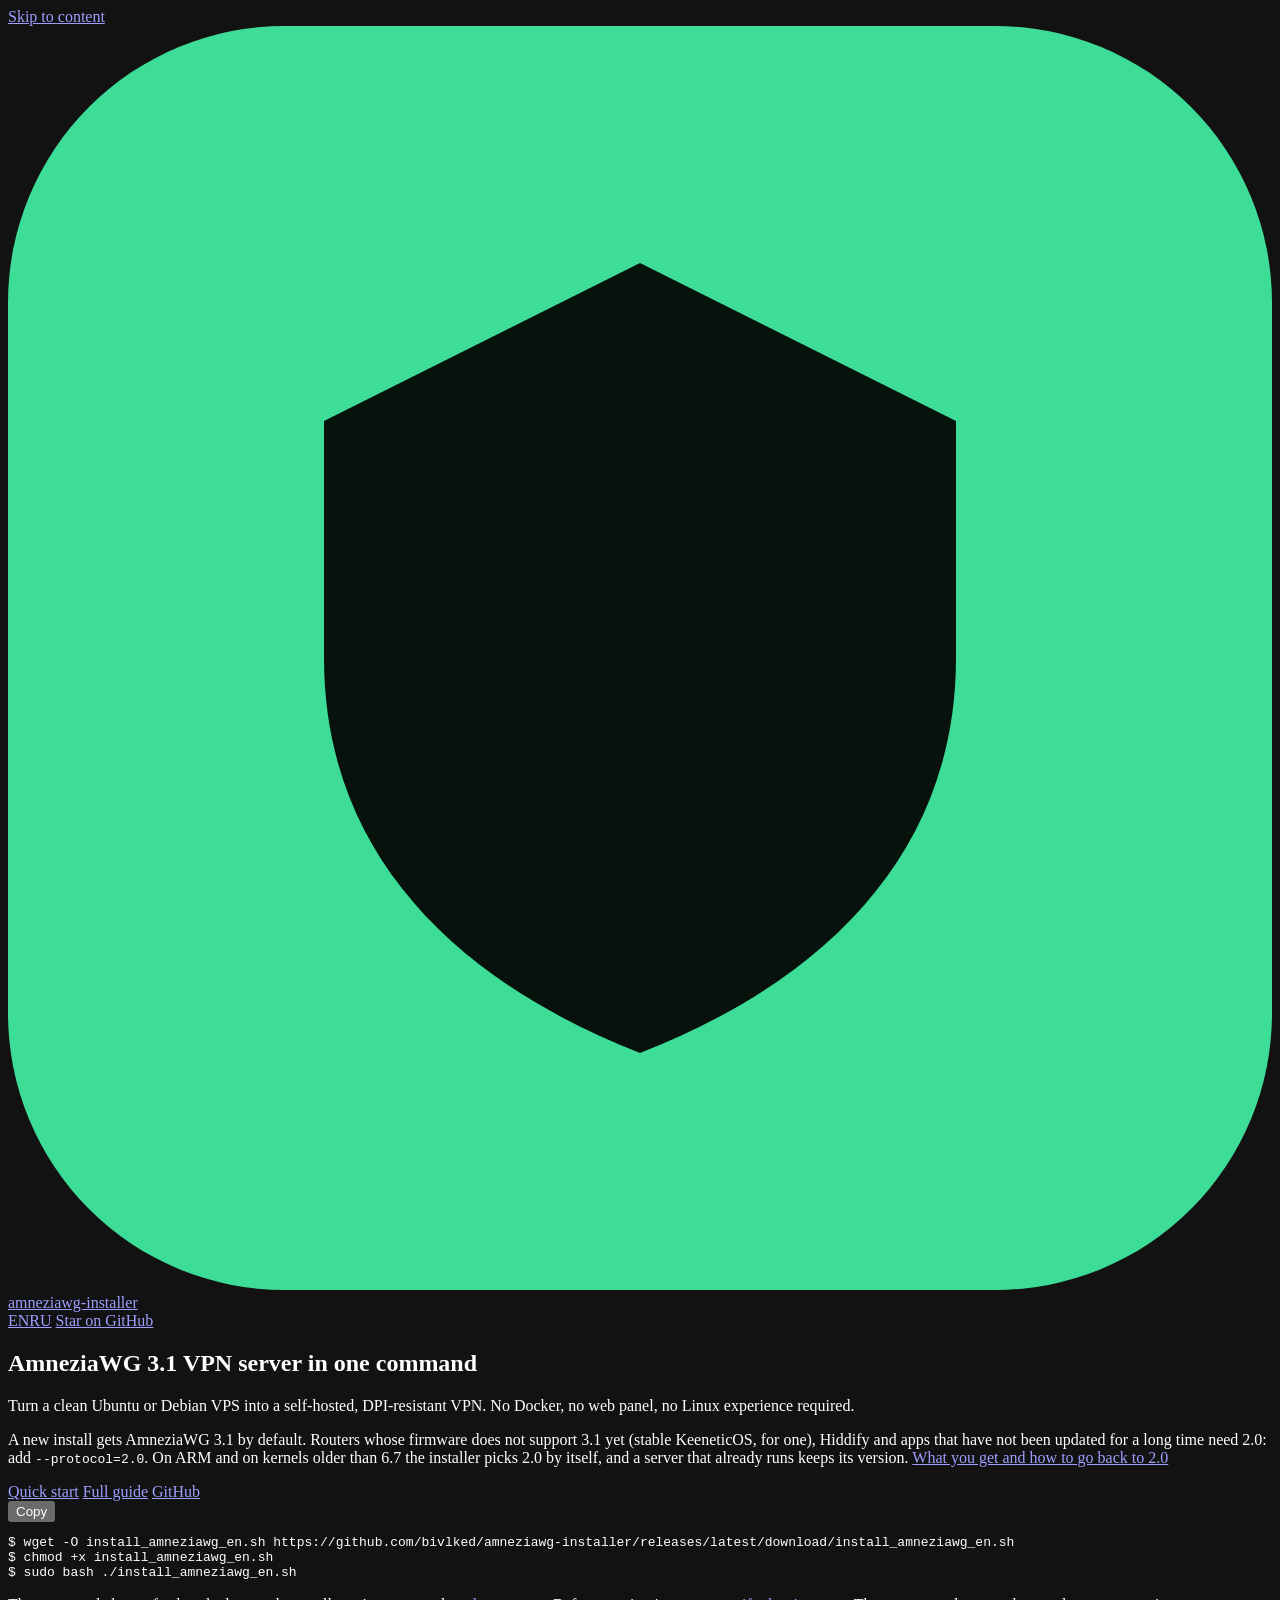
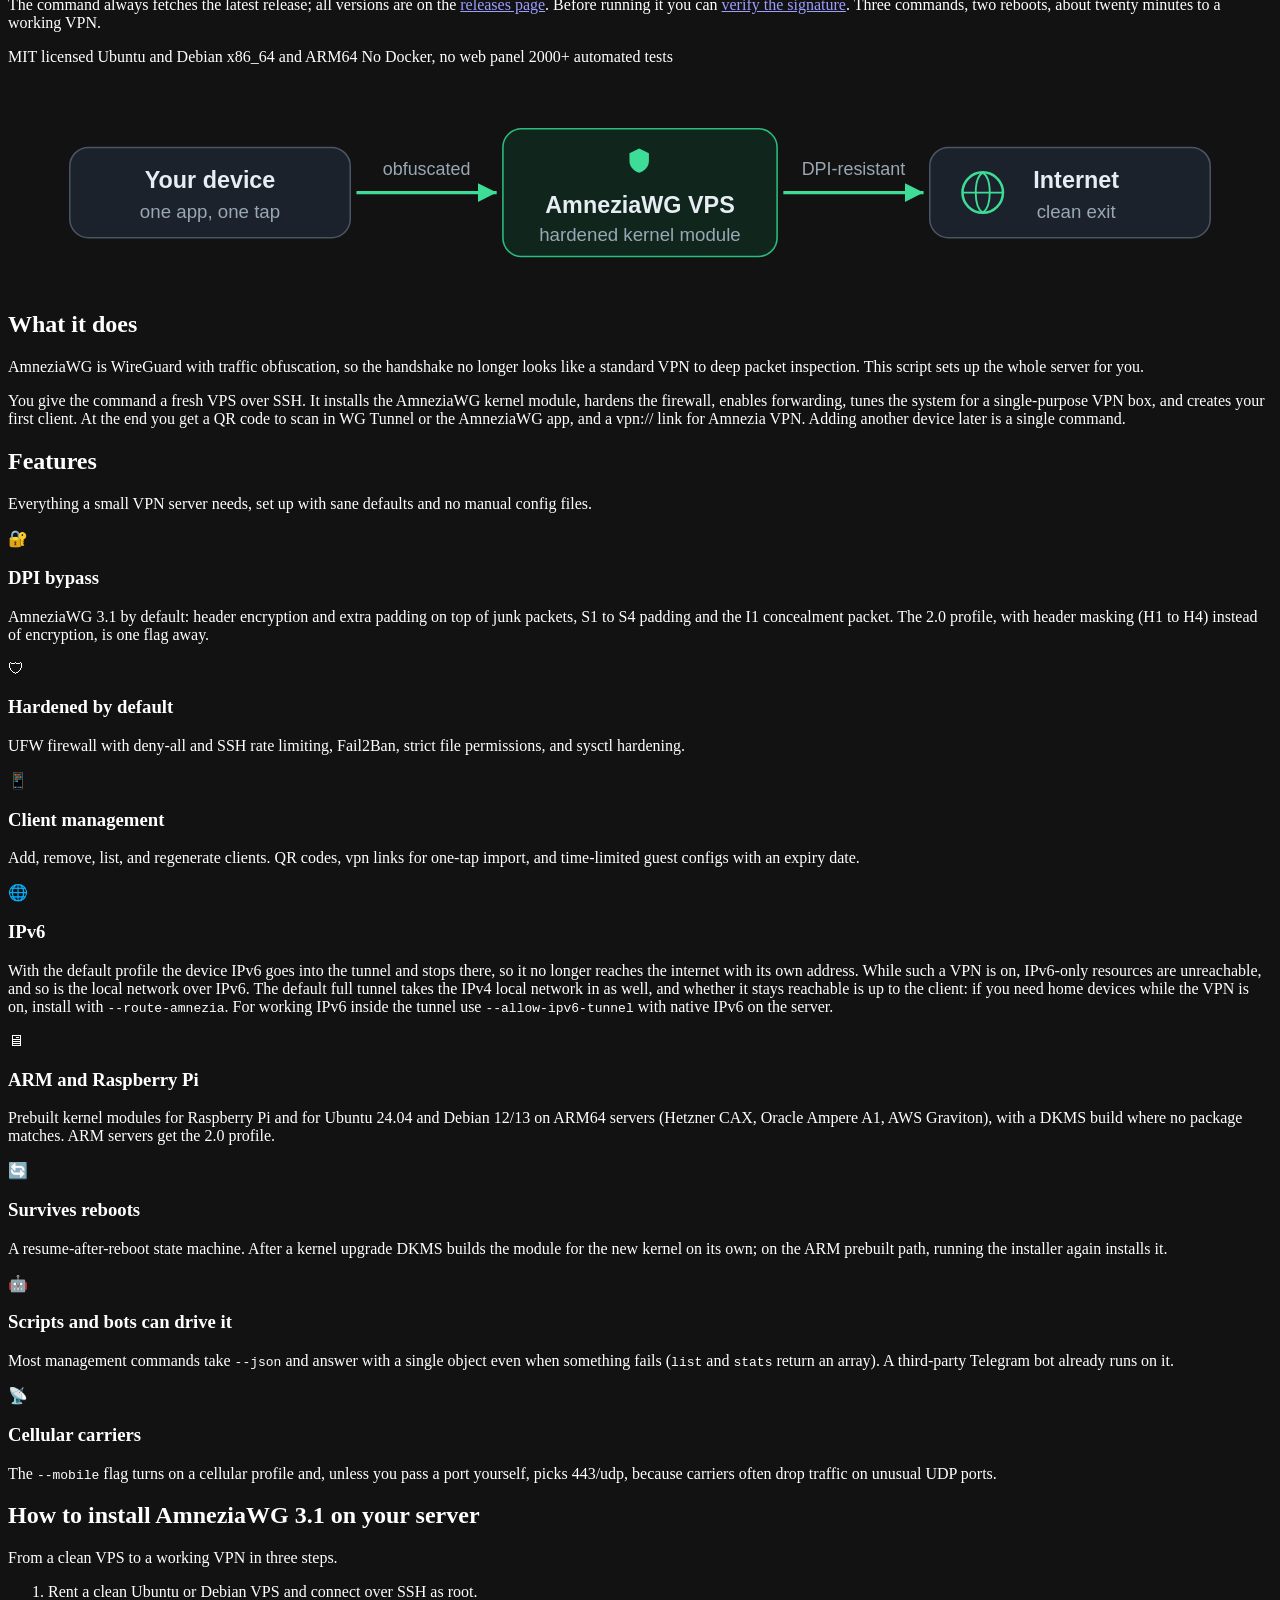
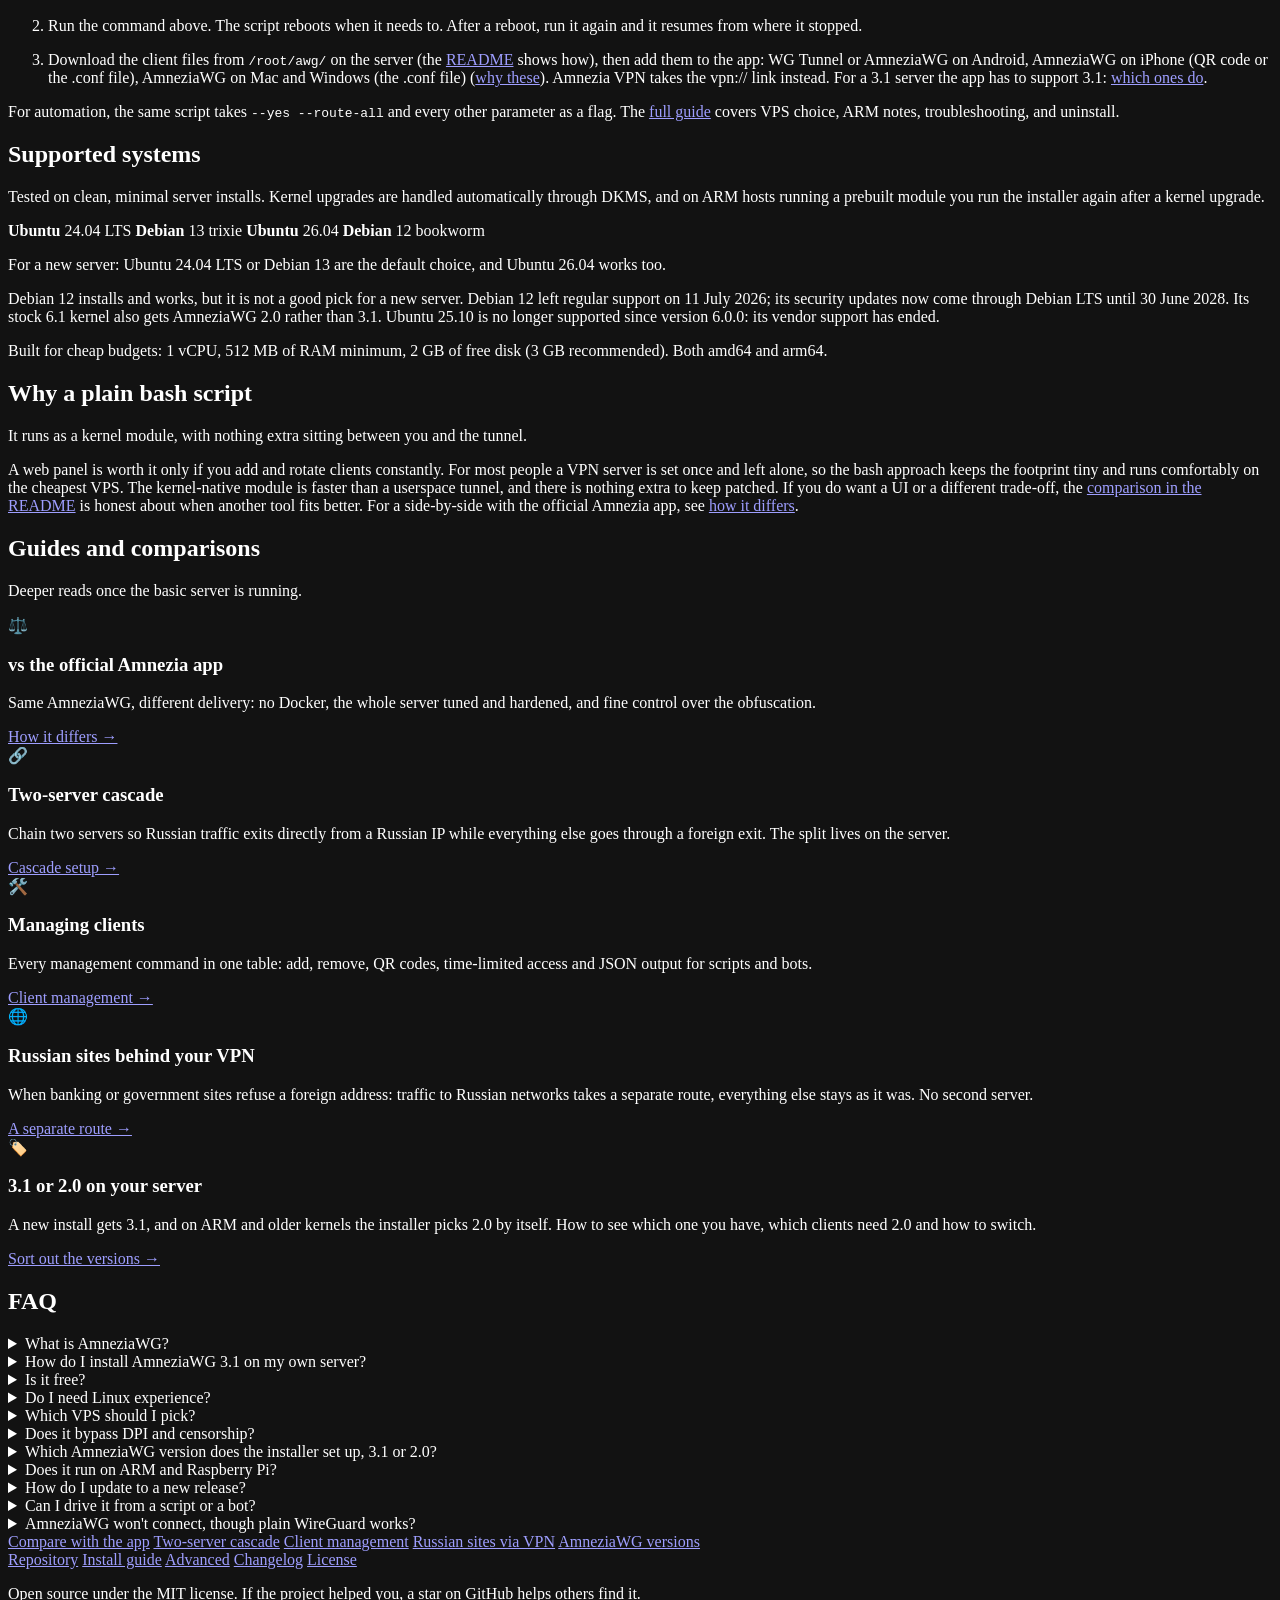
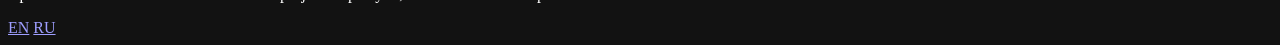
==== index.html @ 462ebe4e "Site: installer 6.3.6" ====
<!DOCTYPE html>
<html lang="en">
<head>
<meta charset="utf-8">
<meta name="viewport" content="width=device-width, initial-scale=1">
<title>AmneziaWG 3.1 VPN Installer for Ubuntu and Debian VPS</title>
<meta name="description" content="One command turns your own Ubuntu or Debian VPS into an AmneziaWG 3.1 VPN server, with 2.0 for older clients and routers. About twenty minutes, then a QR code for your phone. DPI bypass, hardened firewall, MIT licensed.">
<link rel="canonical" href="https://bivlked.github.io/amneziawg-installer/">
<link rel="alternate" hreflang="en" href="https://bivlked.github.io/amneziawg-installer/">
<link rel="alternate" hreflang="ru" href="https://bivlked.github.io/amneziawg-installer/ru/">
<link rel="alternate" hreflang="x-default" href="https://bivlked.github.io/amneziawg-installer/">
<meta property="og:type" content="website">
<meta property="og:title" content="AmneziaWG 3.1 VPN Installer for Ubuntu and Debian VPS">
<meta property="og:description" content="One command turns a clean Ubuntu or Debian VPS into a DPI-resistant AmneziaWG 3.1 VPN server. Open source, MIT licensed.">
<meta property="og:url" content="https://bivlked.github.io/amneziawg-installer/">
<meta property="og:site_name" content="amneziawg-installer">
<meta property="og:image" content="https://bivlked.github.io/amneziawg-installer/assets/og.png">
<meta property="og:image:width" content="1200">
<meta property="og:image:height" content="630">
<meta property="og:image:alt" content="amneziawg-installer - AmneziaWG 3.1 VPN server in one command">
<meta property="og:locale" content="en_US">
<meta property="og:locale:alternate" content="ru_RU">
<meta name="twitter:card" content="summary_large_image">
<meta name="twitter:image" content="https://bivlked.github.io/amneziawg-installer/assets/og.png">
<meta name="twitter:title" content="AmneziaWG 3.1 VPN Installer for Ubuntu and Debian VPS">
<meta name="twitter:description" content="One command turns a clean Ubuntu or Debian VPS into a DPI-resistant AmneziaWG 3.1 VPN server. Open source, MIT licensed.">
<meta name="google-site-verification" content="3E6FtjgNbCI2T4Ho99Hl--kZt4UFRLLwphMFXHerhmE">
<meta name="theme-color" content="#0e1116">
<meta name="color-scheme" content="dark">
<link rel="icon" href="assets/favicon.svg" type="image/svg+xml">
<link rel="apple-touch-icon" href="assets/apple-touch-icon.png">
<link rel="stylesheet" href="assets/style.css">
<script type="application/ld+json">
{
  "@context": "https://schema.org",
  "@type": "SoftwareApplication",
  "name": "amneziawg-installer",
  "description": "One-command installer and management toolkit for a self-hosted AmneziaWG 3.1 VPN on Ubuntu and Debian servers, with AmneziaWG 2.0 for older clients and routers.",
  "applicationCategory": "SecurityApplication",
  "operatingSystem": "Ubuntu 24.04, Ubuntu 26.04, Debian 12, Debian 13",
  "softwareVersion": "6.3.6",
  "license": "https://opensource.org/licenses/MIT",
  "codeRepository": "https://github.com/bivlked/amneziawg-installer",
  "url": "https://bivlked.github.io/amneziawg-installer/",
  "installUrl": "https://github.com/bivlked/amneziawg-installer/releases/latest",
  "processorRequirements": "1 vCPU, amd64 or arm64",
  "memoryRequirements": "512 MB",
  "storageRequirements": "2 GB free, 3 GB recommended",
  "featureList": [
    "One-command install on a clean Ubuntu or Debian VPS",
    "AmneziaWG 3.1 by default: header encryption and extra padding on top of junk packets, S1-S4 padding and the I1 concealment packet",
    "AmneziaWG 2.0 with --protocol=2.0, and automatically on ARM and older kernels",
    "UFW firewall, Fail2Ban, sysctl hardening and SSH rate limiting by default",
    "Client management: add, remove, list, regenerate, QR codes, vpn:// links, expiring guest configs",
    "JSON output for most management commands, for scripts and bots",
    "Prebuilt ARM64 kernel modules for Raspberry Pi, Ubuntu 24.04 and Debian 12/13, with a DKMS build as fallback",
    "Resume after reboot, and the module restored after a kernel upgrade: automatically through DKMS, or by running the installer again on the ARM prebuilt path"
  ],
  "sameAs": ["https://github.com/bivlked/amneziawg-installer"],
  "offers": { "@type": "Offer", "price": "0", "priceCurrency": "USD" },
  "author": { "@type": "Person", "name": "bivlked" }
}
</script>
<script type="application/ld+json">
{
  "@context": "https://schema.org",
  "@type": "WebSite",
  "name": "amneziawg-installer",
  "url": "https://bivlked.github.io/amneziawg-installer/",
  "inLanguage": "en",
  "publisher": { "@type": "Organization", "name": "amneziawg-installer", "logo": { "@type": "ImageObject", "url": "https://bivlked.github.io/amneziawg-installer/assets/apple-touch-icon.png" } }
}
</script>
<script type="application/ld+json">
{
  "@context": "https://schema.org",
  "@type": "FAQPage",
  "mainEntity": [
    { "@type": "Question", "name": "What is AmneziaWG?", "acceptedAnswer": { "@type": "Answer", "text": "A WireGuard fork from the Amnezia team. Plain WireGuard is recognisable from its very first packet, because that packet carries a fixed signature. AmneziaWG removes it: it sends separate junk packets, pads the protocol messages, replaces the fixed identifiers with values drawn from configurable ranges, and can hide the handshake behind an I1 concealment packet. That makes the connection harder to fingerprint, but it is no guarantee against every operator. The installer sets such a server up as a kernel module, so the throughput cost stays minimal." } },
    { "@type": "Question", "name": "How do I install AmneziaWG 3.1 on my own server?", "acceptedAnswer": { "@type": "Answer", "text": "You can install AmneziaWG 3.1 on your own server with two commands from amneziawg-installer: take a clean x86_64 VPS with Ubuntu 24.04, 26.04 or Debian 13 and run it as root. Download the script from the latest release with wget -O install_amneziawg_en.sh https://github.com/bivlked/amneziawg-installer/releases/latest/download/install_amneziawg_en.sh and run it with sudo bash ./install_amneziawg_en.sh. Expect two reboots: answer y when it asks \"Reboot now?\", then log in again and repeat the second command. The 3.1 profile is the default and runs as a kernel module, without Docker; on ARM and on stock Debian 12 the installer picks 2.0 by itself. The other route is the official Amnezia VPN app: it connects to the server over SSH and deploys AmneziaWG in Docker, and you manage clients from the app. The comparison page explains how the two differ." } },
    { "@type": "Question", "name": "Is it free?", "acceptedAnswer": { "@type": "Answer", "text": "Yes, the installer is free and open source under the MIT license. You only pay for the VPS, which starts around 3 to 5 dollars a month." } },
    { "@type": "Question", "name": "Do I need Linux experience?", "acceptedAnswer": { "@type": "Answer", "text": "No, you do not need Linux experience: you copy one command into an SSH session on a clean VPS. The script handles the kernel module, firewall and forwarding and creates two clients. Their configs and QR codes are saved in /root/awg/ on the server, and the README shows how to get them onto your phone." } },
    { "@type": "Question", "name": "Which VPS should I pick?", "acceptedAnswer": { "@type": "Answer", "text": "A clean Ubuntu or Debian VPS with 1 vCPU and at least 512 MB of RAM. It is meant for a dedicated VPS, not a home router or shared hosting. Check separately whether your host gives you an emergency console and whether it actually works: that is the simplest way back in if SSH stops answering, either after a reboot or because of a firewall rule. If there is none, recovery takes much longer: provider support, a snapshot rollback, or a reinstall. And if your SSH listens on a non-standard port, pass it at install time with --ssh-port=PORT. The installer does detect the port on its own, but an unattended --yes install skips the confirmation, so there is nobody left to double-check it." } },
    { "@type": "Question", "name": "Does it bypass DPI and censorship?", "acceptedAnswer": { "@type": "Answer", "text": "AmneziaWG adds obfuscation on top of WireGuard to resist the deep packet inspection used in Russia, Iran, China, and on school or corporate networks. A new install gets the 3.1 profile, which also encrypts the packet headers. No method is guaranteed against every operator, but the protocol gives you the obfuscation settings that get through today." } },
    { "@type": "Question", "name": "Which AmneziaWG version does the installer set up, 3.1 or 2.0?", "acceptedAnswer": { "@type": "Answer", "text": "The installer sets up AmneziaWG 3.1 unless your server or your clients need 2.0. A new install gets the 3.1 profile on x86_64 with kernel 6.7 or newer: header encryption (HeaderProtectionKey) and extra padding on top of the 2.0 obfuscation. On a kernel older than 6.7 (a stock Debian 12) and on ARM it picks 2.0 by itself and says why in the final report. Clients without 3.1 support, such as routers on stable KeeneticOS, Hiddify and apps that have not been updated for a long time, need a server installed with --protocol=2.0. A server that already runs keeps its version after updates. Switching normally means --uninstall, a new install and new profiles for every client; restoring a backup made on the other generation also changes it, with a warning first." } },
    { "@type": "Question", "name": "Does it run on ARM and Raspberry Pi?", "acceptedAnswer": { "@type": "Answer", "text": "Yes. Prebuilt kernel modules exist for Raspberry Pi and for Ubuntu 24.04 and Debian 12/13 on ARM64 servers such as Hetzner CAX, Oracle Ampere A1 and AWS Graviton; where no package matches your kernel, the installer builds the module through DKMS. The same command picks the right path. ARM servers get the AmneziaWG 2.0 profile for now: the third version has not been measured there." } },
    { "@type": "Question", "name": "How do I update to a new release?", "acceptedAnswer": { "@type": "Answer", "text": "Download the new release script on the same server and run it with the --force flag. Server keys, clients, and obfuscation settings survive the reinstall, and so does the protocol version: a 2.0 server stays on 2.0. After a kernel update DKMS builds the module for the new kernel on its own. On the ARM prebuilt path, running the installer again installs the module for the current kernel." } },
    { "@type": "Question", "name": "Can I drive it from a script or a bot?", "acceptedAnswer": { "@type": "Answer", "text": "Yes, most management commands take --json and answer with a single JSON object even when the command failed, so the reply is always parseable. The exceptions: list and stats return an array, and show and diagnose do not take the flag. New fields show up over time; existing ones do not get renamed. For unattended runs there is --yes, and with AWG_STRICT_CONFIRM=1 a command like removing a client refuses to run when --yes is missing instead of quietly agreeing. A third-party Telegram bot, awgram, already runs on this interface." } },
    { "@type": "Question", "name": "AmneziaWG won't connect, though plain WireGuard works?", "acceptedAnswer": { "@type": "Answer", "text": "Almost always an obfuscation or version mismatch, not the network. If plain WireGuard comes up on the same server but AmneziaWG does not, compare the [Interface] parameters on the server and the client. S1-S4 must match: the receiver strips that padding, so a mismatch means the packet is dropped and the handshake never completes. H1-H4 must be compatible: the receiver checks that the value it gets falls inside its own range, so keeping them identical is the simplest choice. In 2.0 they are ranges; in the 3.1 profile they are 1 to 4. A 3.1 server also needs the same HeaderProtectionKey on every client: without it, or with a different key, there is no handshake and often no error either. Jc/Jmin/Jmax, the I1-I5 concealment packets and ContentPaddingAddition do NOT have to match: the other side discards decoy packets, and a node without I1 simply never sends them. Case does matter for I1-I5: uppercase only. Check the versions too: an app without 3.1 support cannot connect to a 3.1 server, and older amneziawg-tools builds cannot speak 2.0. Full walkthrough in the detailed troubleshooting guide." } }
  ]
}
</script>
</head>
<body>
<a class="skip-link" href="#main">Skip to content</a>

<header class="site-header">
  <div class="wrap">
    <a class="brand" href="/amneziawg-installer/">
      <svg class="logo" viewBox="0 0 32 32" aria-hidden="true"><rect width="32" height="32" rx="7" fill="#3ddc97"/><path d="M16 6l8 4v6c0 5-3.4 8.2-8 10-4.6-1.8-8-5-8-10v-6l8-4z" fill="#07120c"/></svg>
      amneziawg-installer
    </a>
    <nav class="nav-right" aria-label="Site navigation">
      <span class="lang-switch"><a class="active" aria-current="page" aria-label="English" href="/amneziawg-installer/">EN</a><a aria-label="Русский" href="/amneziawg-installer/ru/">RU</a></span>
      <a class="btn btn-sm" href="https://github.com/bivlked/amneziawg-installer">Star on GitHub</a>
    </nav>
  </div>
</header>

<main id="main">

<section class="hero">
  <div class="wrap">
    <h1>AmneziaWG 3.1 VPN server in one command</h1>
    <p class="lede">Turn a clean Ubuntu or Debian VPS into a self-hosted, DPI-resistant VPN. No Docker, no web panel, no Linux experience required.</p>
    <p class="inline-note">A new install gets AmneziaWG 3.1 by default. Routers whose firmware does not support 3.1 yet (stable KeeneticOS, for one), Hiddify and apps that have not been updated for a long time need 2.0: add <code>--protocol=2.0</code>. On ARM and on kernels older than 6.7 the installer picks 2.0 by itself, and a server that already runs keeps its version. <a href="/amneziawg-installer/awg3/">What you get and how to go back to 2.0</a></p>
    <div class="cta-row">
      <a class="btn btn-primary" href="#quick-start">Quick start</a>
      <a class="btn" href="https://github.com/bivlked/amneziawg-installer/blob/main/INSTALL_VPS.md">Full guide</a>
      <a class="btn" href="https://github.com/bivlked/amneziawg-installer">GitHub</a>
    </div>
    <div class="cmd">
      <button class="copy-btn" type="button" aria-label="Copy install command" data-copy="wget -O install_amneziawg_en.sh https://github.com/bivlked/amneziawg-installer/releases/latest/download/install_amneziawg_en.sh&#10;chmod +x install_amneziawg_en.sh&#10;sudo bash ./install_amneziawg_en.sh">Copy</button>
      <pre><span class="prompt">$ </span>wget -O install_amneziawg_en.sh https://github.com/bivlked/amneziawg-installer/releases/latest/download/install_amneziawg_en.sh
<span class="prompt">$ </span>chmod +x install_amneziawg_en.sh
<span class="prompt">$ </span>sudo bash ./install_amneziawg_en.sh</pre>
    </div>
    <p class="sr-only" role="status" aria-live="polite" data-copy-status></p>
    <p class="inline-note">The command always fetches the latest release; all versions are on the <a href="https://github.com/bivlked/amneziawg-installer/releases">releases page</a>. Before running it you can <a href="https://github.com/bivlked/amneziawg-installer/blob/main/README.en.md#verifying-a-release">verify the signature</a>. Three commands, two reboots, about twenty minutes to a working VPN.</p>
    <div class="trust">
      <span>MIT licensed</span>
      <span>Ubuntu and Debian</span>
      <span>x86_64 and ARM64</span>
      <span>No Docker, no web panel</span>
      <span>2000+ automated tests</span>
    </div>
    <figure class="hero-art" aria-hidden="true">
      <svg viewBox="0 0 760 132" xmlns="http://www.w3.org/2000/svg" font-family="-apple-system, BlinkMacSystemFont, 'Segoe UI', Roboto, sans-serif">
        <defs><marker id="ar" markerWidth="9" markerHeight="9" refX="6" refY="3" orient="auto"><path d="M0 0l6 3-6 3z" fill="#3ddc97"/></marker></defs>
        <rect x="14" y="42" width="180" height="58" rx="12" fill="#1b222c" stroke="#4a5563"/>
        <text x="104" y="68" text-anchor="middle" font-size="15" font-weight="600" fill="#e6edf3">Your device</text>
        <text x="104" y="87" text-anchor="middle" font-size="12" fill="#9aa7b4">one app, one tap</text>
        <line x1="198" y1="71" x2="288" y2="71" stroke="#3ddc97" stroke-width="2" marker-end="url(#ar)"/>
        <text x="243" y="60" text-anchor="middle" font-size="11.5" fill="#9aa7b4">obfuscated</text>
        <rect x="292" y="30" width="176" height="82" rx="12" fill="#10261c" stroke="#2bbd80"/>
        <g transform="translate(367 38) scale(0.78)"><path d="M16 6l8 4v6c0 5-3.4 8.2-8 10-4.6-1.8-8-5-8-10v-6l8-4z" fill="#3ddc97"/></g>
        <text x="380" y="84" text-anchor="middle" font-size="15" font-weight="600" fill="#e6edf3">AmneziaWG VPS</text>
        <text x="380" y="102" text-anchor="middle" font-size="12" fill="#9aa7b4">hardened kernel module</text>
        <line x1="472" y1="71" x2="562" y2="71" stroke="#3ddc97" stroke-width="2" marker-end="url(#ar)"/>
        <text x="517" y="60" text-anchor="middle" font-size="11.5" fill="#9aa7b4">DPI-resistant</text>
        <rect x="566" y="42" width="180" height="58" rx="12" fill="#1b222c" stroke="#4a5563"/>
        <circle cx="600" cy="71" r="13" fill="none" stroke="#3ddc97" stroke-width="1.6"/>
        <path d="M587 71h26M600 58c6 4 6 22 0 26M600 58c-6 4-6 22 0 26" fill="none" stroke="#3ddc97" stroke-width="1.2"/>
        <text x="660" y="68" text-anchor="middle" font-size="15" font-weight="600" fill="#e6edf3">Internet</text>
        <text x="660" y="87" text-anchor="middle" font-size="12" fill="#9aa7b4">clean exit</text>
      </svg>
    </figure>
  </div>
</section>

<section id="what">
  <div class="wrap">
    <h2>What it does</h2>
    <p class="sub">AmneziaWG is WireGuard with traffic obfuscation, so the handshake no longer looks like a standard VPN to deep packet inspection. This script sets up the whole server for you.</p>
    <p>You give the command a fresh VPS over SSH. It installs the AmneziaWG kernel module, hardens the firewall, enables forwarding, tunes the system for a single-purpose VPN box, and creates your first client. At the end you get a QR code to scan in WG Tunnel or the AmneziaWG app, and a vpn:// link for Amnezia VPN. Adding another device later is a single command.</p>
  </div>
</section>

<section id="features">
  <div class="wrap">
    <h2>Features</h2>
    <p class="sub">Everything a small VPN server needs, set up with sane defaults and no manual config files.</p>
    <div class="grid">
      <div class="card"><div class="ico" aria-hidden="true">&#128272;</div><h3>DPI bypass</h3><p>AmneziaWG 3.1 by default: header encryption and extra padding on top of junk packets, S1 to S4 padding and the I1 concealment packet. The 2.0 profile, with header masking (H1 to H4) instead of encryption, is one flag away.</p></div>
      <div class="card"><div class="ico" aria-hidden="true">&#128737;</div><h3>Hardened by default</h3><p>UFW firewall with deny-all and SSH rate limiting, Fail2Ban, strict file permissions, and sysctl hardening.</p></div>
      <div class="card"><div class="ico" aria-hidden="true">&#128241;</div><h3>Client management</h3><p>Add, remove, list, and regenerate clients. QR codes, vpn links for one-tap import, and time-limited guest configs with an expiry date.</p></div>
      <div class="card"><div class="ico" aria-hidden="true">&#127760;</div><h3>IPv6</h3><p>With the default profile the device IPv6 goes into the tunnel and stops there, so it no longer reaches the internet with its own address. While such a VPN is on, IPv6-only resources are unreachable, and so is the local network over IPv6. The default full tunnel takes the IPv4 local network in as well, and whether it stays reachable is up to the client: if you need home devices while the VPN is on, install with <code>--route-amnezia</code>. For working IPv6 inside the tunnel use <code>--allow-ipv6-tunnel</code> with native IPv6 on the server.</p></div>
      <div class="card"><div class="ico" aria-hidden="true">&#128421;</div><h3>ARM and Raspberry Pi</h3><p>Prebuilt kernel modules for Raspberry Pi and for Ubuntu 24.04 and Debian 12/13 on ARM64 servers (Hetzner CAX, Oracle Ampere A1, AWS Graviton), with a DKMS build where no package matches. ARM servers get the 2.0 profile.</p></div>
      <div class="card"><div class="ico" aria-hidden="true">&#128260;</div><h3>Survives reboots</h3><p>A resume-after-reboot state machine. After a kernel upgrade DKMS builds the module for the new kernel on its own; on the ARM prebuilt path, running the installer again installs it.</p></div>
      <div class="card"><div class="ico" aria-hidden="true">&#129302;</div><h3>Scripts and bots can drive it</h3><p>Most management commands take <code>--json</code> and answer with a single object even when something fails (<code>list</code> and <code>stats</code> return an array). A third-party Telegram bot already runs on it.</p></div>
      <div class="card"><div class="ico" aria-hidden="true">&#128225;</div><h3>Cellular carriers</h3><p>The <code>--mobile</code> flag turns on a cellular profile and, unless you pass a port yourself, picks 443/udp, because carriers often drop traffic on unusual UDP ports.</p></div>
    </div>
  </div>
</section>

<section id="quick-start">
  <div class="wrap">
    <h2>How to install AmneziaWG 3.1 on your server</h2>
    <p class="sub">From a clean VPS to a working VPN in three steps.</p>
    <ol class="steps">
      <li class="step"><span class="n" aria-hidden="true"></span><p>Rent a clean Ubuntu or Debian VPS and connect over SSH as root.</p></li>
      <li class="step"><span class="n" aria-hidden="true"></span><p>Run the command above. The script reboots when it needs to. After a reboot, run it again and it resumes from where it stopped.</p></li>
      <li class="step"><span class="n" aria-hidden="true"></span><p>Download the client files from <code>/root/awg/</code> on the server (the <a href="https://github.com/bivlked/amneziawg-installer/blob/main/README.en.md#after-installation">README</a> shows how), then add them to the app: WG Tunnel or AmneziaWG on Android, AmneziaWG on iPhone (QR code or the .conf file), AmneziaWG on Mac and Windows (the .conf file) (<a href="https://github.com/bivlked/amneziawg-installer/blob/main/ADVANCED.en.md#faq-which-client-adv">why these</a>). Amnezia VPN takes the vpn:// link instead. For a 3.1 server the app has to support 3.1: <a href="https://github.com/bivlked/amneziawg-installer/blob/main/ADVANCED.en.md#client-gen-adv">which ones do</a>.</p></li>
    </ol>
    <p class="inline-note mt">For automation, the same script takes <code>--yes --route-all</code> and every other parameter as a flag. The <a href="https://github.com/bivlked/amneziawg-installer/blob/main/INSTALL_VPS.md">full guide</a> covers VPS choice, ARM notes, troubleshooting, and uninstall.</p>
  </div>
</section>

<section id="os">
  <div class="wrap">
    <h2>Supported systems</h2>
    <p class="sub">Tested on clean, minimal server installs. Kernel upgrades are handled automatically through DKMS, and on ARM hosts running a prebuilt module you run the installer again after a kernel upgrade.</p>
    <div class="os-list">
      <span class="pill"><b>Ubuntu</b> 24.04 LTS</span>
      <span class="pill"><b>Debian</b> 13 trixie</span>
      <span class="pill"><b>Ubuntu</b> 26.04</span>
      <span class="pill"><b>Debian</b> 12 bookworm</span>
    </div>
    <p class="inline-note">For a new server: Ubuntu 24.04 LTS or Debian 13 are the default choice, and Ubuntu 26.04 works too.</p>
    <p class="inline-note">Debian 12 installs and works, but it is not a good pick for a new server. Debian 12 left regular support on 11 July 2026; its security updates now come through Debian LTS until 30 June 2028. Its stock 6.1 kernel also gets AmneziaWG 2.0 rather than 3.1. Ubuntu 25.10 is no longer supported since version 6.0.0: its vendor support has ended.</p>
    <p class="inline-note mt">Built for cheap budgets: 1 vCPU, 512 MB of RAM minimum, 2 GB of free disk (3 GB recommended). Both amd64 and arm64.</p>
  </div>
</section>

<section id="why">
  <div class="wrap">
    <h2>Why a plain bash script</h2>
    <p class="sub">It runs as a kernel module, with nothing extra sitting between you and the tunnel.</p>
    <p>A web panel is worth it only if you add and rotate clients constantly. For most people a VPN server is set once and left alone, so the bash approach keeps the footprint tiny and runs comfortably on the cheapest VPS. The kernel-native module is faster than a userspace tunnel, and there is nothing extra to keep patched. If you do want a UI or a different trade-off, the <a href="https://github.com/bivlked/amneziawg-installer/blob/main/README.en.md#similar-tools">comparison in the README</a> is honest about when another tool fits better. For a side-by-side with the official Amnezia app, see <a href="compare/">how it differs</a>.</p>
  </div>
</section>

<section id="guides" class="related">
  <div class="wrap">
    <h2>Guides and comparisons</h2>
    <p class="sub">Deeper reads once the basic server is running.</p>
    <div class="grid">
      <div class="card">
        <div class="ico" aria-hidden="true">&#9878;&#65039;</div>
        <h3>vs the official Amnezia app</h3>
        <p>Same AmneziaWG, different delivery: no Docker, the whole server tuned and hardened, and fine control over the obfuscation.</p>
        <a class="go" href="compare/">How it differs &#8594;</a>
      </div>
      <div class="card">
        <div class="ico" aria-hidden="true">&#128279;</div>
        <h3>Two-server cascade</h3>
        <p>Chain two servers so Russian traffic exits directly from a Russian IP while everything else goes through a foreign exit. The split lives on the server.</p>
        <a class="go" href="cascade/">Cascade setup &#8594;</a>
      </div>
      <div class="card">
        <div class="ico" aria-hidden="true">&#128736;&#65039;</div>
        <h3>Managing clients</h3>
        <p>Every management command in one table: add, remove, QR codes, time-limited access and JSON output for scripts and bots.</p>
        <a class="go" href="manage/">Client management &#8594;</a>
      </div>
      <div class="card">
        <div class="ico" aria-hidden="true">&#127760;</div>
        <h3>Russian sites behind your VPN</h3>
        <p>When banking or government sites refuse a foreign address: traffic to Russian networks takes a separate route, everything else stays as it was. No second server.</p>
        <a class="go" href="warp-ru/">A separate route &#8594;</a>
      </div>
      <div class="card">
        <div class="ico" aria-hidden="true">&#127991;&#65039;</div>
        <h3>3.1 or 2.0 on your server</h3>
        <p>A new install gets 3.1, and on ARM and older kernels the installer picks 2.0 by itself. How to see which one you have, which clients need 2.0 and how to switch.</p>
        <a class="go" href="awg3/">Sort out the versions &#8594;</a>
      </div>
    </div>
  </div>
</section>

<section id="faq">
  <div class="wrap">
    <h2>FAQ</h2>
    <div class="faq">
      <details><summary>What is AmneziaWG?</summary><div class="answer">A WireGuard fork from the Amnezia team. Plain WireGuard is recognisable from its very first packet, because that packet carries a fixed signature. AmneziaWG removes it: it sends separate junk packets, pads the protocol messages, replaces the fixed identifiers with values drawn from configurable ranges, and can hide the handshake behind an I1 concealment packet. That makes the connection harder to fingerprint, but it is no guarantee against every operator. The installer sets such a server up as a kernel module, so the throughput cost stays minimal.</div></details>
      <details><summary>How do I install AmneziaWG 3.1 on my own server?</summary><div class="answer">You can install AmneziaWG 3.1 on your own server with two commands from amneziawg-installer: take a clean x86_64 VPS with Ubuntu 24.04, 26.04 or Debian 13 and run it as root. Download the script from the latest release with <code>wget -O install_amneziawg_en.sh https://github.com/bivlked/amneziawg-installer/releases/latest/download/install_amneziawg_en.sh</code> and run it with <code>sudo bash ./install_amneziawg_en.sh</code>. Expect two reboots: answer y when it asks "Reboot now?", then log in again and repeat the second command. The 3.1 profile is the default and runs as a kernel module, without Docker; on ARM and on stock Debian 12 the installer picks 2.0 by itself. The other route is the official Amnezia VPN app: it connects to the server over SSH and deploys AmneziaWG in Docker, and you manage clients from the app. The <a href="/amneziawg-installer/compare/">comparison page</a> explains how the two differ.</div></details>
      <details><summary>Is it free?</summary><div class="answer">Yes, the installer is free and open source under the MIT license. You only pay for the VPS, which starts around 3 to 5 dollars a month.</div></details>
      <details><summary>Do I need Linux experience?</summary><div class="answer">No, you do not need Linux experience: you copy one command into an SSH session on a clean VPS. The script handles the kernel module, firewall and forwarding and creates two clients. Their configs and QR codes are saved in <code>/root/awg/</code> on the server, and the <a href="https://github.com/bivlked/amneziawg-installer/blob/main/README.en.md#after-installation">README</a> shows how to get them onto your phone.</div></details>
      <details><summary>Which VPS should I pick?</summary><div class="answer">A clean Ubuntu or Debian VPS with 1 vCPU and at least 512 MB of RAM. It is meant for a dedicated VPS, not a home router or shared hosting. Check separately whether your host gives you an emergency console and whether it actually works: that is the simplest way back in if SSH stops answering, either after a reboot or because of a firewall rule. If there is none, recovery takes much longer: provider support, a snapshot rollback, or a reinstall. And if your SSH listens on a non-standard port, pass it at install time with <code>--ssh-port=PORT</code>. The installer does detect the port on its own, but an unattended <code>--yes</code> install skips the confirmation, so there is nobody left to double-check it.</div></details>
      <details><summary>Does it bypass DPI and censorship?</summary><div class="answer">AmneziaWG adds obfuscation on top of WireGuard to resist the deep packet inspection used in Russia, Iran, China, and on school or corporate networks. A new install gets the 3.1 profile, which also encrypts the packet headers. No method is guaranteed against every operator, but the protocol gives you the obfuscation settings that get through today.</div></details>
      <details><summary>Which AmneziaWG version does the installer set up, 3.1 or 2.0?</summary><div class="answer">The installer sets up AmneziaWG 3.1 unless your server or your clients need 2.0. A new install gets the 3.1 profile on x86_64 with kernel 6.7 or newer: header encryption (<code>HeaderProtectionKey</code>) and extra padding on top of the 2.0 obfuscation. On a kernel older than 6.7 (a stock Debian 12) and on ARM it picks 2.0 by itself and says why in the final report. Clients without 3.1 support, such as routers on stable KeeneticOS, Hiddify and apps that have not been updated for a long time, need a server installed with <code>--protocol=2.0</code>. A server that already runs keeps its version after updates. Switching normally means <code>--uninstall</code>, a new install and new profiles for every client; restoring a backup made on the other generation also changes it, with a warning first.</div></details>
      <details><summary>Does it run on ARM and Raspberry Pi?</summary><div class="answer">Yes. Prebuilt kernel modules exist for Raspberry Pi and for Ubuntu 24.04 and Debian 12/13 on ARM64 servers such as Hetzner CAX, Oracle Ampere A1 and AWS Graviton; where no package matches your kernel, the installer builds the module through DKMS. The same command picks the right path. ARM servers get the AmneziaWG 2.0 profile for now: the third version has not been measured there.</div></details>
      <details><summary>How do I update to a new release?</summary><div class="answer">Download the new release script on the same server and run it with the <code>--force</code> flag. Server keys, clients, and obfuscation settings survive the reinstall, and so does the protocol version: a 2.0 server stays on 2.0. After a kernel update DKMS builds the module for the new kernel on its own. On the ARM prebuilt path, running the installer again installs the module for the current kernel.</div></details>
      <details><summary>Can I drive it from a script or a bot?</summary><div class="answer">Yes, most management commands take <code>--json</code> and answer with a single JSON object even when the command failed, so the reply is always parseable. The exceptions: <code>list</code> and <code>stats</code> return an array, and <code>show</code> and <code>diagnose</code> do not take the flag. New fields show up over time; existing ones do not get renamed. For unattended runs there is <code>--yes</code>, and with <code>AWG_STRICT_CONFIRM=1</code> a command like removing a client refuses to run when <code>--yes</code> is missing instead of quietly agreeing. A third-party Telegram bot, <a href="https://github.com/ekuraev/awgram">awgram</a>, already runs on this interface.</div></details>
      <details><summary>AmneziaWG won't connect, though plain WireGuard works?</summary><div class="answer">Almost always an obfuscation or version mismatch, not the network. If plain WireGuard comes up on the same server but AmneziaWG does not, compare the <code>[Interface]</code> parameters on the server and the client. S1-S4 must match: the receiver strips that padding, so a mismatch means the packet is dropped and the handshake never completes. H1-H4 must be compatible: the receiver checks that the value it gets falls inside its own range, so keeping them identical is the simplest choice. In 2.0 they are ranges; in the 3.1 profile they are 1 to 4. A 3.1 server also needs the same <code>HeaderProtectionKey</code> on every client: without it, or with a different key, there is no handshake and often no error either. Jc/Jmin/Jmax, the I1-I5 concealment packets and <code>ContentPaddingAddition</code> do NOT have to match: the other side discards decoy packets, and a node without I1 simply never sends them. Case does matter for I1-I5: uppercase only. Check the versions too: an app without 3.1 support cannot connect to a 3.1 server, and older amneziawg-tools builds cannot speak 2.0. Full walkthrough in the <a href="https://github.com/bivlked/amneziawg-installer/blob/main/ADVANCED.en.md#troubleshooting-adv">detailed troubleshooting guide</a>.</div></details>
    </div>
  </div>
</section>

</main>

<footer class="site-footer">
  <div class="wrap">
    <div class="cols">
      <div>
        <div class="foot-links">
          <a href="/amneziawg-installer/compare/">Compare with the app</a>
          <a href="/amneziawg-installer/cascade/">Two-server cascade</a>
          <a href="/amneziawg-installer/manage/">Client management</a>
          <a href="/amneziawg-installer/warp-ru/">Russian sites via VPN</a>
          <a href="/amneziawg-installer/awg3/">AmneziaWG versions</a>
        </div>
        <div class="foot-links">
          <a href="https://github.com/bivlked/amneziawg-installer">Repository</a>
          <a href="https://github.com/bivlked/amneziawg-installer/blob/main/INSTALL_VPS.md">Install guide</a>
          <a href="https://github.com/bivlked/amneziawg-installer/blob/main/ADVANCED.en.md">Advanced</a>
          <a href="https://github.com/bivlked/amneziawg-installer/blob/main/CHANGELOG.en.md">Changelog</a>
          <a href="https://github.com/bivlked/amneziawg-installer/blob/main/LICENSE">License</a>
        </div>
        <p class="note">Open source under the MIT license. If the project helped you, a star on GitHub helps others find it.</p>
      </div>
      <div class="lang-switch"><a class="active" aria-current="page" aria-label="English" href="/amneziawg-installer/">EN</a> <a aria-label="Русский" href="/amneziawg-installer/ru/">RU</a></div>
    </div>
  </div>
</footer>

<script>
document.querySelectorAll(".copy-btn").forEach(function (b) {
  var label = b.textContent, timer = null;
  var status = document.querySelector("[data-copy-status]");
  function flash(text) {
    b.textContent = text;
    if (status) status.textContent = text === "Copied" ? "Command copied to clipboard" : "Copy failed";
    if (timer) clearTimeout(timer);
    timer = setTimeout(function () { b.textContent = label; timer = null; }, 1500);
  }
  b.addEventListener("click", function () {
    if (!navigator.clipboard) { flash("Error"); return; }
    navigator.clipboard.writeText(b.getAttribute("data-copy"))
      .then(function () { flash("Copied"); })
      .catch(function () { flash("Error"); });
  });
});
</script>
</body>
</html>
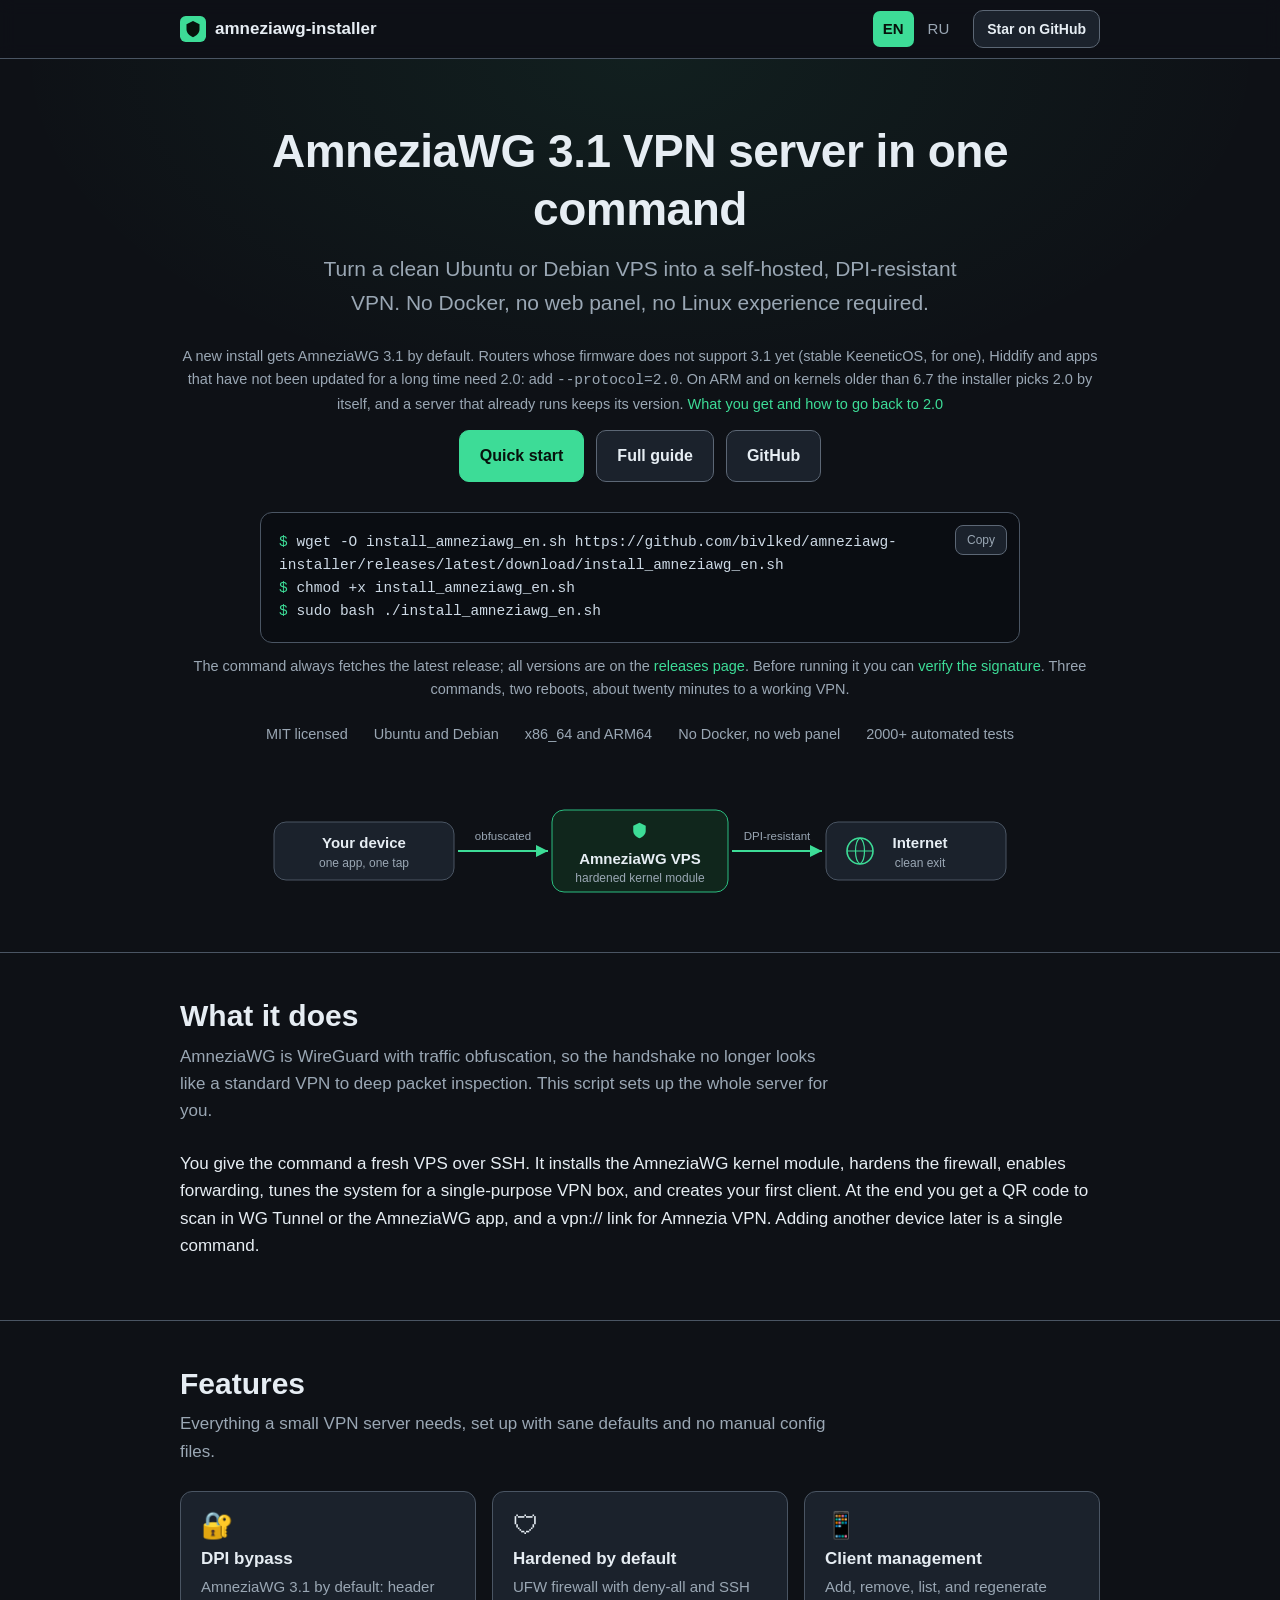
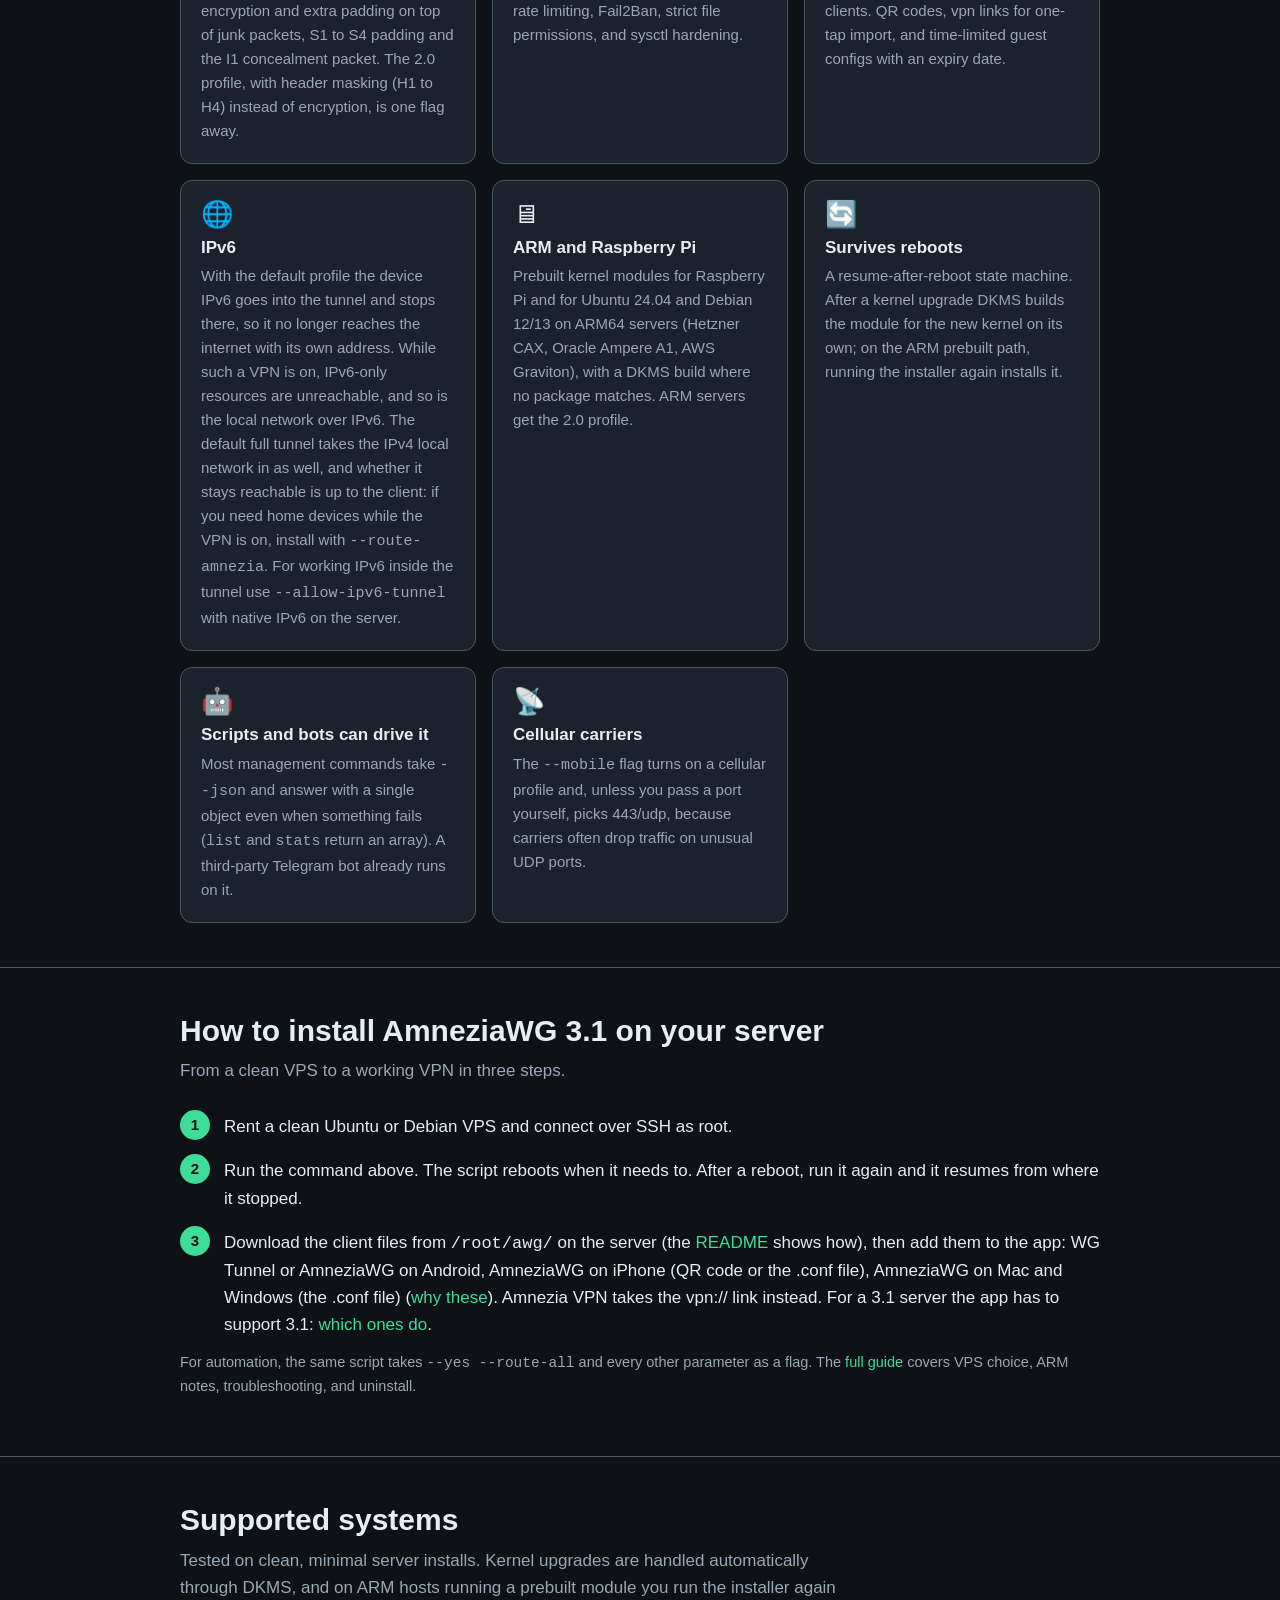
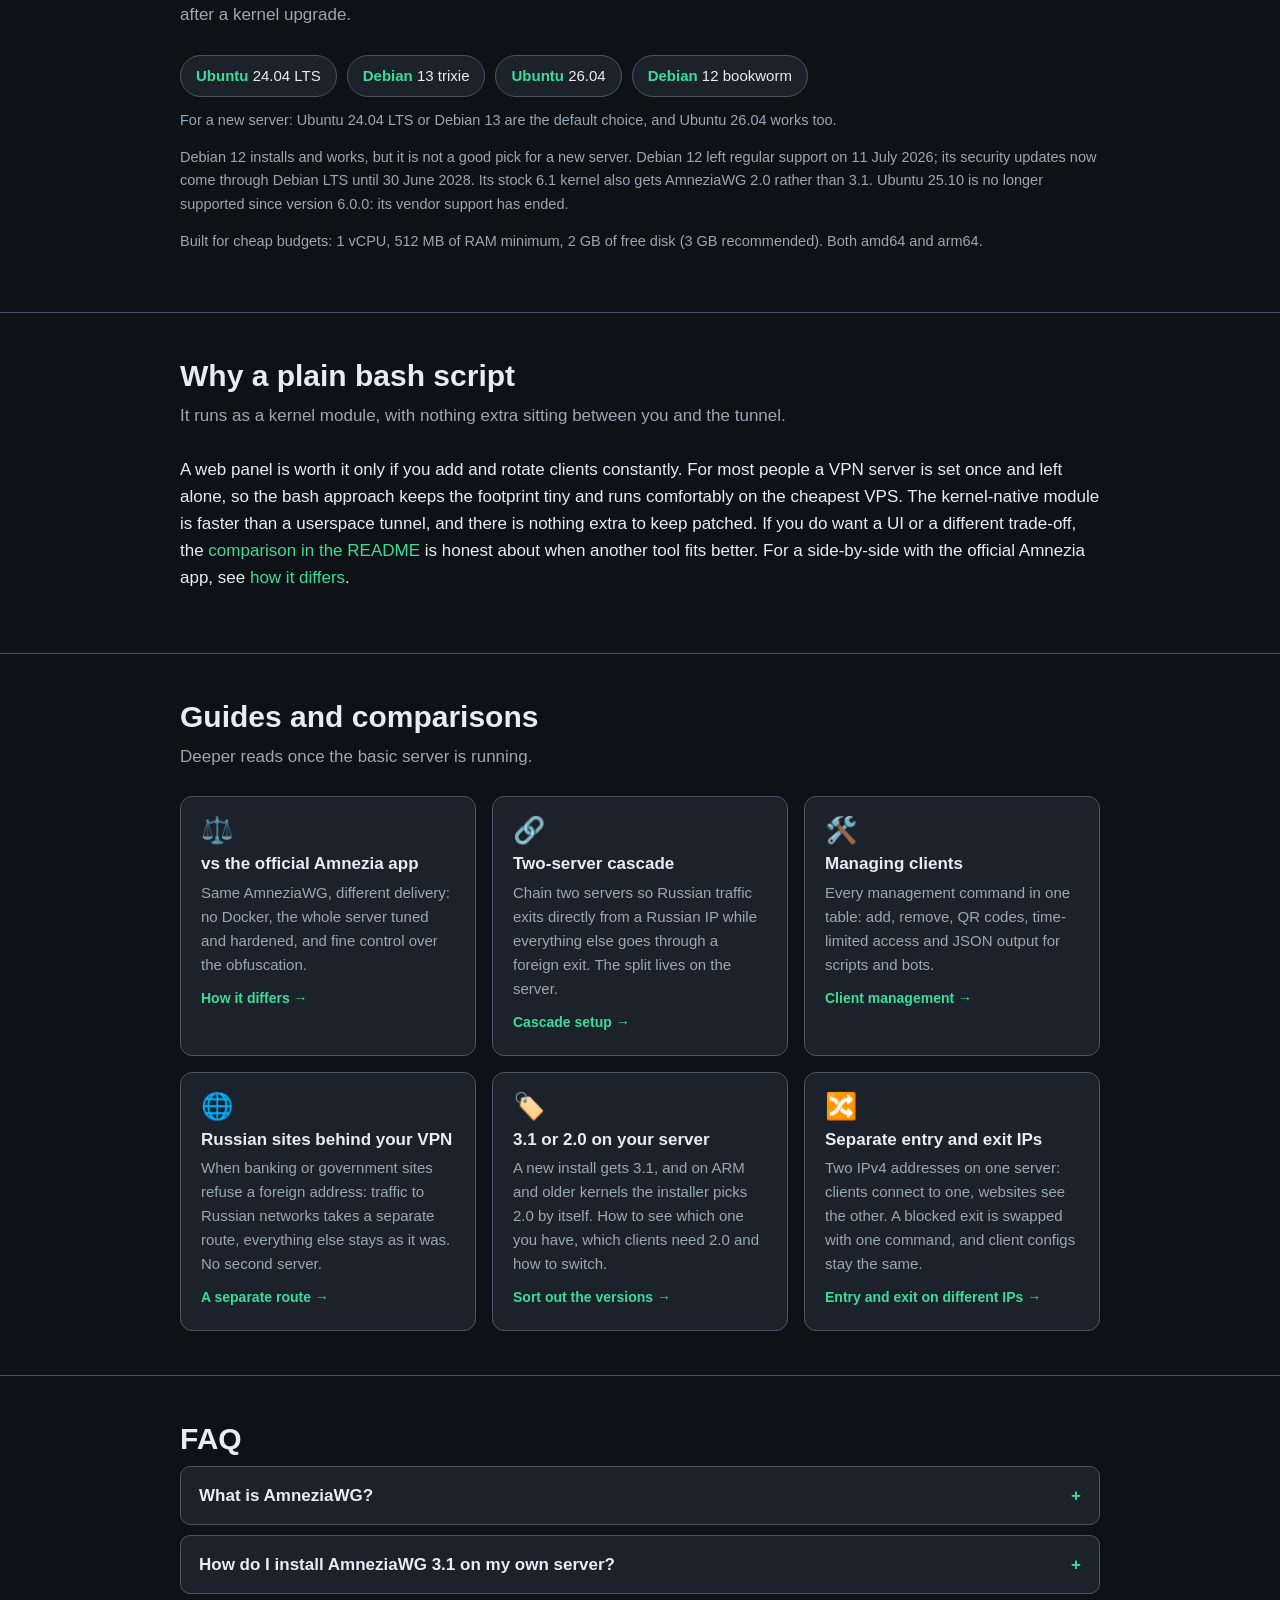
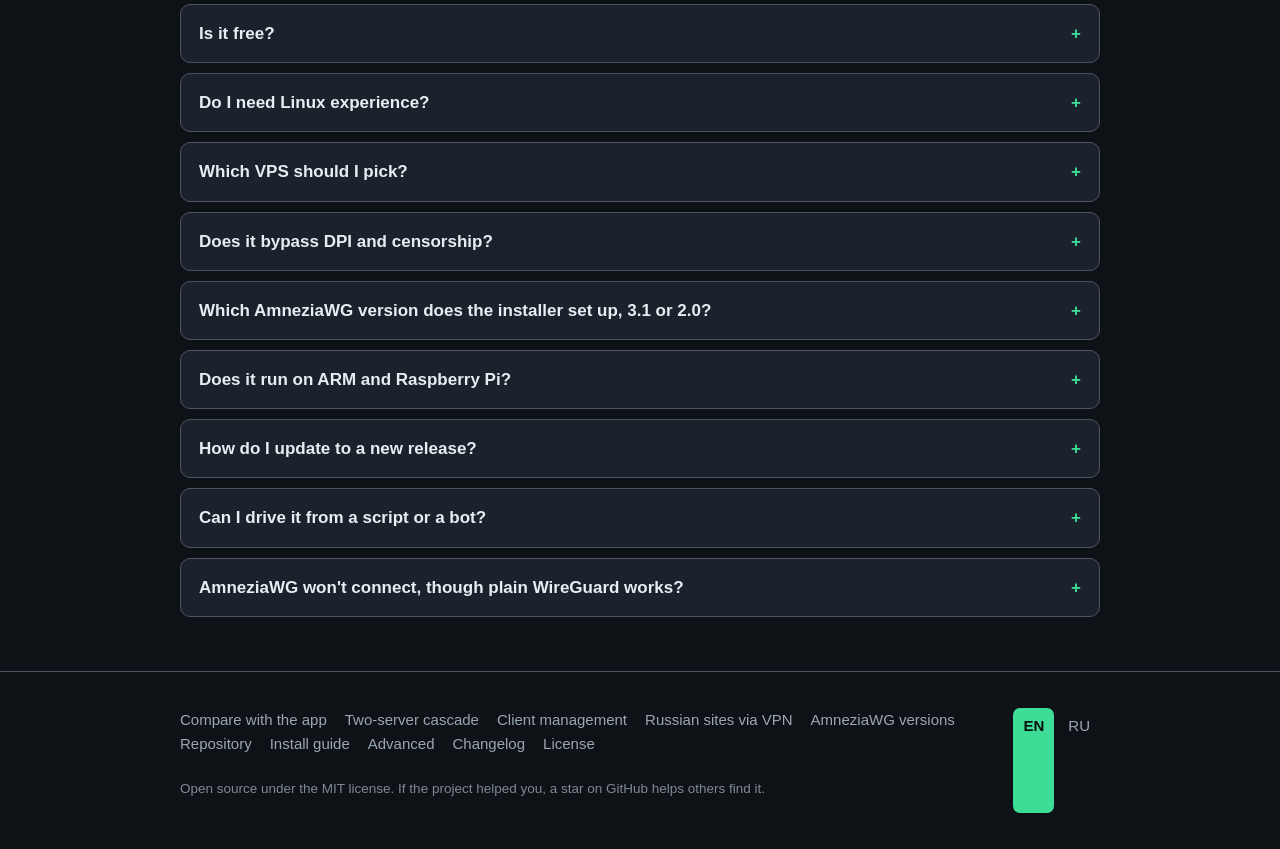
==== commit d1ad0bfe: "Site: separate entry and exit IPs page" ====
--- a/index.html
+++ b/index.html
@@ -38,7 +38,7 @@
   "description": "One-command installer and management toolkit for a self-hosted AmneziaWG 3.1 VPN on Ubuntu and Debian servers, with AmneziaWG 2.0 for older clients and routers.",
   "applicationCategory": "SecurityApplication",
   "operatingSystem": "Ubuntu 24.04, Ubuntu 26.04, Debian 12, Debian 13",
-  "softwareVersion": "6.3.6",
+  "softwareVersion": "6.3.10",
   "license": "https://opensource.org/licenses/MIT",
   "codeRepository": "https://github.com/bivlked/amneziawg-installer",
   "url": "https://bivlked.github.io/amneziawg-installer/",
@@ -255,6 +255,12 @@
         <p>A new install gets 3.1, and on ARM and older kernels the installer picks 2.0 by itself. How to see which one you have, which clients need 2.0 and how to switch.</p>
         <a class="go" href="awg3/">Sort out the versions &#8594;</a>
       </div>
+      <div class="card">
+        <div class="ico" aria-hidden="true">&#128256;</div>
+        <h3>Separate entry and exit IPs</h3>
+        <p>Two IPv4 addresses on one server: clients connect to one, websites see the other. A blocked exit is swapped with one command, and client configs stay the same.</p>
+        <a class="go" href="exit-ip/">Entry and exit on different IPs &#8594;</a>
+      </div>
     </div>
   </div>
 </section>
--- a/assets/style.css
+++ b/assets/style.css
@@ -0,0 +1,243 @@
+/* amneziawg-installer landing - shared styles. Dark, fast, no external fonts. */
+:root {
+  --bg: #0e1116;
+  --bg-soft: #161b22;
+  --bg-card: #1b222c;
+  --border: #4a5563;
+  --border-strong: #5c6775;
+  --text: #e6edf3;
+  --text-dim: #9aa7b4;
+  --accent: #3ddc97;
+  --accent-dim: #2bbd80;
+  --accent-ink: #07120c;
+  --code-bg: #0a0d12;
+  --radius: 12px;
+  --maxw: 960px;
+}
+* { box-sizing: border-box; }
+html { scroll-behavior: smooth; scroll-padding-top: 66px; -webkit-text-size-adjust: 100%; }
+body {
+  margin: 0;
+  background: var(--bg);
+  color: var(--text);
+  font-family: -apple-system, BlinkMacSystemFont, "Segoe UI", Roboto, Helvetica, Arial, sans-serif;
+  line-height: 1.6;
+  font-size: 17px;
+  overflow-wrap: break-word;
+}
+a { color: var(--accent); text-decoration: none; }
+a:hover { text-decoration: underline; }
+h1, h2, h3 { line-height: 1.25; font-weight: 700; }
+code, pre, kbd { font-family: ui-monospace, SFMono-Regular, "SF Mono", Menlo, Consolas, "Liberation Mono", monospace; }
+
+.wrap { max-width: var(--maxw); margin: 0 auto; padding: 0 20px; }
+
+/* header */
+.site-header {
+  position: sticky; top: 0; z-index: 10;
+  background: rgba(14, 17, 22, 0.82);
+  backdrop-filter: saturate(140%) blur(8px);
+  border-bottom: 1px solid var(--border);
+}
+.site-header .wrap { display: flex; align-items: center; justify-content: space-between; height: 58px; }
+.brand { display: flex; align-items: center; gap: 9px; font-weight: 700; color: var(--text); }
+.brand:hover { text-decoration: none; }
+.brand .logo { width: 26px; height: 26px; }
+.nav-right { display: flex; align-items: center; gap: 14px; font-size: 15px; }
+.lang-switch { display: inline-flex; gap: 4px; }
+.lang-switch a { color: var(--text-dim); padding: 6px 10px; border-radius: 7px; }
+.lang-switch a.active { color: var(--accent-ink); background: var(--accent); font-weight: 600; }
+
+/* buttons */
+.btn {
+  display: inline-flex; align-items: center; gap: 8px;
+  padding: 12px 20px; border-radius: 10px; font-weight: 600; font-size: 16px;
+  border: 1px solid var(--border-strong); color: var(--text); background: var(--bg-card);
+  transition: transform .08s ease, border-color .15s ease;
+}
+.btn:hover { text-decoration: none; border-color: var(--accent); transform: translateY(-1px); }
+.btn-primary { background: var(--accent); color: var(--accent-ink); border-color: var(--accent); }
+.btn-primary:hover { background: var(--accent-dim); }
+.btn-sm { padding: 7px 13px; font-size: 14px; }
+
+/* hero */
+.hero {
+  padding: 64px 0 40px; text-align: center; border-top: none;
+  background: radial-gradient(ellipse 70% 55% at 50% 0%, rgba(61, 220, 151, 0.07), transparent 70%);
+}
+.hero h1 { font-size: clamp(30px, 5vw, 46px); margin: 0 0 14px; letter-spacing: -0.5px; }
+.hero .lede { font-size: clamp(17px, 2.4vw, 21px); color: var(--text-dim); max-width: 640px; margin: 0 auto 26px; }
+.cta-row { display: flex; gap: 12px; justify-content: center; flex-wrap: wrap; margin-bottom: 30px; }
+
+/* command box */
+.cmd {
+  position: relative; text-align: left; background: var(--code-bg);
+  border: 1px solid var(--border); border-radius: var(--radius);
+  /* правый отступ держит текст в стороне от кнопки копирования, включая
+     длинную русскую подпись «Копировать» */
+  padding: 18px 112px 18px 18px; max-width: 760px; margin: 0 auto;
+  overflow-x: auto;
+}
+/* pre-wrap, а не pre: команда с длинным URL иначе уезжает под кнопку копирования. */
+.cmd pre { margin: 0; font-size: 14.5px; color: #cdd9e5; white-space: pre-wrap; overflow-wrap: anywhere; }
+.cmd .prompt { color: var(--accent); user-select: none; }
+.copy-btn {
+  position: absolute; top: 12px; right: 12px;
+  background: var(--bg-card); border: 1px solid var(--border-strong); color: var(--text-dim);
+  border-radius: 8px; padding: 7px 11px; font-size: 12px; cursor: pointer;
+}
+.copy-btn:hover { color: var(--accent); border-color: var(--accent); }
+
+/* trust strip */
+.trust { display: flex; gap: 10px 26px; justify-content: center; flex-wrap: wrap; color: var(--text-dim); font-size: 14.5px; margin-top: 22px; }
+.trust span { display: inline-flex; align-items: center; gap: 6px; }
+
+/* sections */
+section { padding: 44px 0; border-top: 1px solid var(--border); }
+section h2 { font-size: clamp(23px, 3.4vw, 30px); margin: 0 0 8px; }
+section .sub { color: var(--text-dim); margin: 0 0 26px; max-width: 660px; }
+
+/* feature grid */
+.grid { display: grid; grid-template-columns: repeat(auto-fit, minmax(240px, 1fr)); gap: 16px; }
+.card {
+  background: var(--bg-card); border: 1px solid var(--border); border-radius: var(--radius); padding: 20px;
+  transition: transform .08s ease, border-color .15s ease;
+}
+.card:hover { border-color: var(--accent-dim); transform: translateY(-2px); }
+.card .ico { font-size: 26px; line-height: 1; margin-bottom: 10px; }
+.card h3 { font-size: 17px; margin: 0 0 6px; }
+.card p { margin: 0; color: var(--text-dim); font-size: 15px; }
+
+/* steps */
+.steps { counter-reset: step; display: grid; gap: 14px; list-style: none; margin: 0; padding: 0; }
+.step { display: flex; gap: 14px; align-items: flex-start; }
+.step .n {
+  counter-increment: step; flex: 0 0 auto; width: 30px; height: 30px; border-radius: 50%;
+  background: var(--accent); color: var(--accent-ink); font-weight: 700;
+  display: grid; place-items: center; font-size: 15px;
+}
+.step .n::before { content: counter(step); }
+.step p { margin: 3px 0 0; }
+
+/* os list */
+.os-list { display: flex; flex-wrap: wrap; gap: 10px; }
+.os-list .pill { background: var(--bg-card); border: 1px solid var(--border); border-radius: 999px; padding: 8px 15px; font-size: 15px; }
+.os-list .pill b { color: var(--accent); }
+
+/* faq */
+.faq details { background: var(--bg-card); border: 1px solid var(--border); border-radius: 10px; margin-bottom: 10px; padding: 0 18px; }
+.faq summary { cursor: pointer; padding: 15px 0; font-weight: 600; list-style: none; }
+.faq summary:hover { color: var(--accent); }
+.faq summary::-webkit-details-marker { display: none; }
+.faq summary::after { content: "+"; float: right; color: var(--accent); font-weight: 700; }
+.faq details[open] summary::after { content: "\2212"; }
+.faq details[open] summary { border-bottom: 1px solid var(--border); }
+.faq .answer { padding: 14px 0; color: var(--text-dim); }
+.faq .answer code { background: var(--code-bg); padding: 2px 6px; border-radius: 5px; font-size: 14px; color: #cdd9e5; }
+
+/* footer */
+.site-footer { border-top: 1px solid var(--border); padding: 36px 0; color: var(--text-dim); font-size: 15px; }
+.site-footer .cols { display: flex; flex-wrap: wrap; gap: 24px 48px; justify-content: space-between; }
+.site-footer a { color: var(--text-dim); }
+.site-footer a:hover { color: var(--accent); }
+.site-footer .foot-links { display: flex; flex-wrap: wrap; gap: 8px 18px; }
+.site-footer .note { margin-top: 22px; font-size: 13.5px; opacity: 0.8; }
+
+.center { text-align: center; }
+.mt { margin-top: 26px; }
+.inline-note { color: var(--text-dim); font-size: 14.5px; margin-top: 12px; }
+
+/* polish */
+::selection { background: var(--accent); color: var(--accent-ink); }
+a:focus-visible, button:focus-visible, summary:focus-visible { outline: 2px solid var(--accent); outline-offset: 2px; }
+
+/* compact header on small screens */
+@media (max-width: 600px) {
+  .brand { font-size: 15px; }
+  .nav-right { gap: 8px; }
+  .btn-sm { padding: 6px 10px; font-size: 13px; }
+  /* Команда переносится вместо горизонтальной прокрутки: иначе длинный URL
+     уезжает под кнопку копирования. Копируют кнопкой, а не выделением. */
+  .cmd { overflow-x: visible; padding-right: 18px; display: flex; flex-direction: column; }
+  .cmd pre { white-space: pre-wrap; overflow-wrap: anywhere; }
+  .copy-btn { position: static; order: 2; align-self: flex-end; margin-top: 14px; }
+  /* Схема каскада при сжатии до ширины экрана даёт кегль около 5px.
+     Держим минимальную ширину и отдаём горизонтальную прокрутку. */
+  .diagram svg { min-width: 680px; }
+  /* Декоративная иллюстрация в шапке дублирует текст лида и на узком
+     экране нечитаема - убираем, контент поднимается выше. */
+  .hero-art { display: none; }
+  .hero { padding: 40px 0 32px; }
+  .site-footer .foot-links { gap: 10px 18px; }
+}
+@media (max-width: 430px) {
+  .site-header .btn-sm { display: none; }
+}
+
+/* reduced motion */
+@media (prefers-reduced-motion: reduce) {
+  html { scroll-behavior: auto; }
+  .btn, .card { transition: none; }
+  .btn:hover, .card:hover { transform: none; }
+}
+
+/* skip link */
+.skip-link {
+  position: absolute; left: 8px; top: -48px; z-index: 30;
+  background: var(--accent); color: var(--accent-ink);
+  padding: 9px 16px; border-radius: 8px; font-weight: 600;
+  transition: top .15s ease;
+}
+.skip-link:focus { top: 8px; text-decoration: none; }
+
+/* screen-reader only */
+.sr-only {
+  position: absolute; width: 1px; height: 1px; padding: 0; margin: -1px;
+  overflow: hidden; clip: rect(0, 0, 0, 0); white-space: nowrap; border: 0;
+}
+
+/* hero flow illustration */
+.hero-art { margin: 34px auto 0; max-width: 760px; }
+.hero-art svg { width: 100%; height: auto; display: block; }
+
+/* diagram (cascade) */
+.diagram { margin: 0 0 6px; overflow-x: auto; }
+.diagram svg { width: 100%; height: auto; display: block; max-width: 820px; margin: 0 auto; }
+.diagram figcaption { color: var(--text-dim); font-size: 14px; text-align: center; margin-top: 12px; }
+
+/* card variants: tag label + lead card */
+.card .tag {
+  display: inline-block; font-size: 12px; font-weight: 700; letter-spacing: 0.4px;
+  text-transform: uppercase; padding: 3px 9px; border-radius: 999px; margin-bottom: 10px;
+}
+.card .tag.neutral { color: var(--text-dim); background: var(--bg-soft); border: 1px solid var(--border); }
+.card .tag.ours { color: var(--accent-ink); background: var(--accent); }
+.card.lead { border-color: var(--accent-dim); }
+
+/* related pages strip */
+.related .grid { margin-top: 4px; }
+.related .card h3 { display: flex; align-items: center; gap: 8px; }
+.related .card .go { color: var(--accent); font-weight: 600; font-size: 14px; margin-top: 10px; display: inline-block; }
+
+/* data tables (manage page). Прокрутка живёт ВНУТРИ обёртки: иначе на 390px
+   таблица растягивает всю страницу по горизонтали. */
+.tablewrap { overflow-x: auto; margin: 0 0 8px; }
+.dtable { width: 100%; border-collapse: collapse; font-size: 15px; min-width: 620px; }
+.dtable th, .dtable td { text-align: left; padding: 11px 14px; border-bottom: 1px solid var(--border); vertical-align: top; }
+.dtable th { background: var(--bg-soft); color: var(--text); font-size: 13px; text-transform: uppercase; letter-spacing: 0.4px; }
+.dtable td { color: var(--text-dim); }
+.dtable tr:last-child td { border-bottom: none; }
+.dtable code { background: var(--code-bg); padding: 2px 7px; border-radius: 5px; font-size: 14px; color: #cdd9e5; white-space: nowrap; }
+.dtable .y { color: var(--accent); font-weight: 600; }
+
+/* code block without a copy button: JSON примеры не запускают, их читают */
+.codeblock { background: var(--code-bg); border: 1px solid var(--border); border-radius: var(--radius); padding: 16px 18px; margin: 0 0 14px; overflow-x: auto; }
+.codeblock pre { margin: 0; font-size: 14px; color: #cdd9e5; white-space: pre; }
+.codeblock .cap { margin: 0 0 10px; color: var(--text-dim); font-size: 13.5px; }
+
+/* многоабзацная карточка-врезка (используется только на warp-ru) */
+.card p + p { margin-top: 14px; }
+
+/* steps with code blocks (exit-ip): let the text column shrink, wrap long inline commands */
+.step, .step > div { min-width: 0; }
+.step p code { overflow-wrap: anywhere; }
